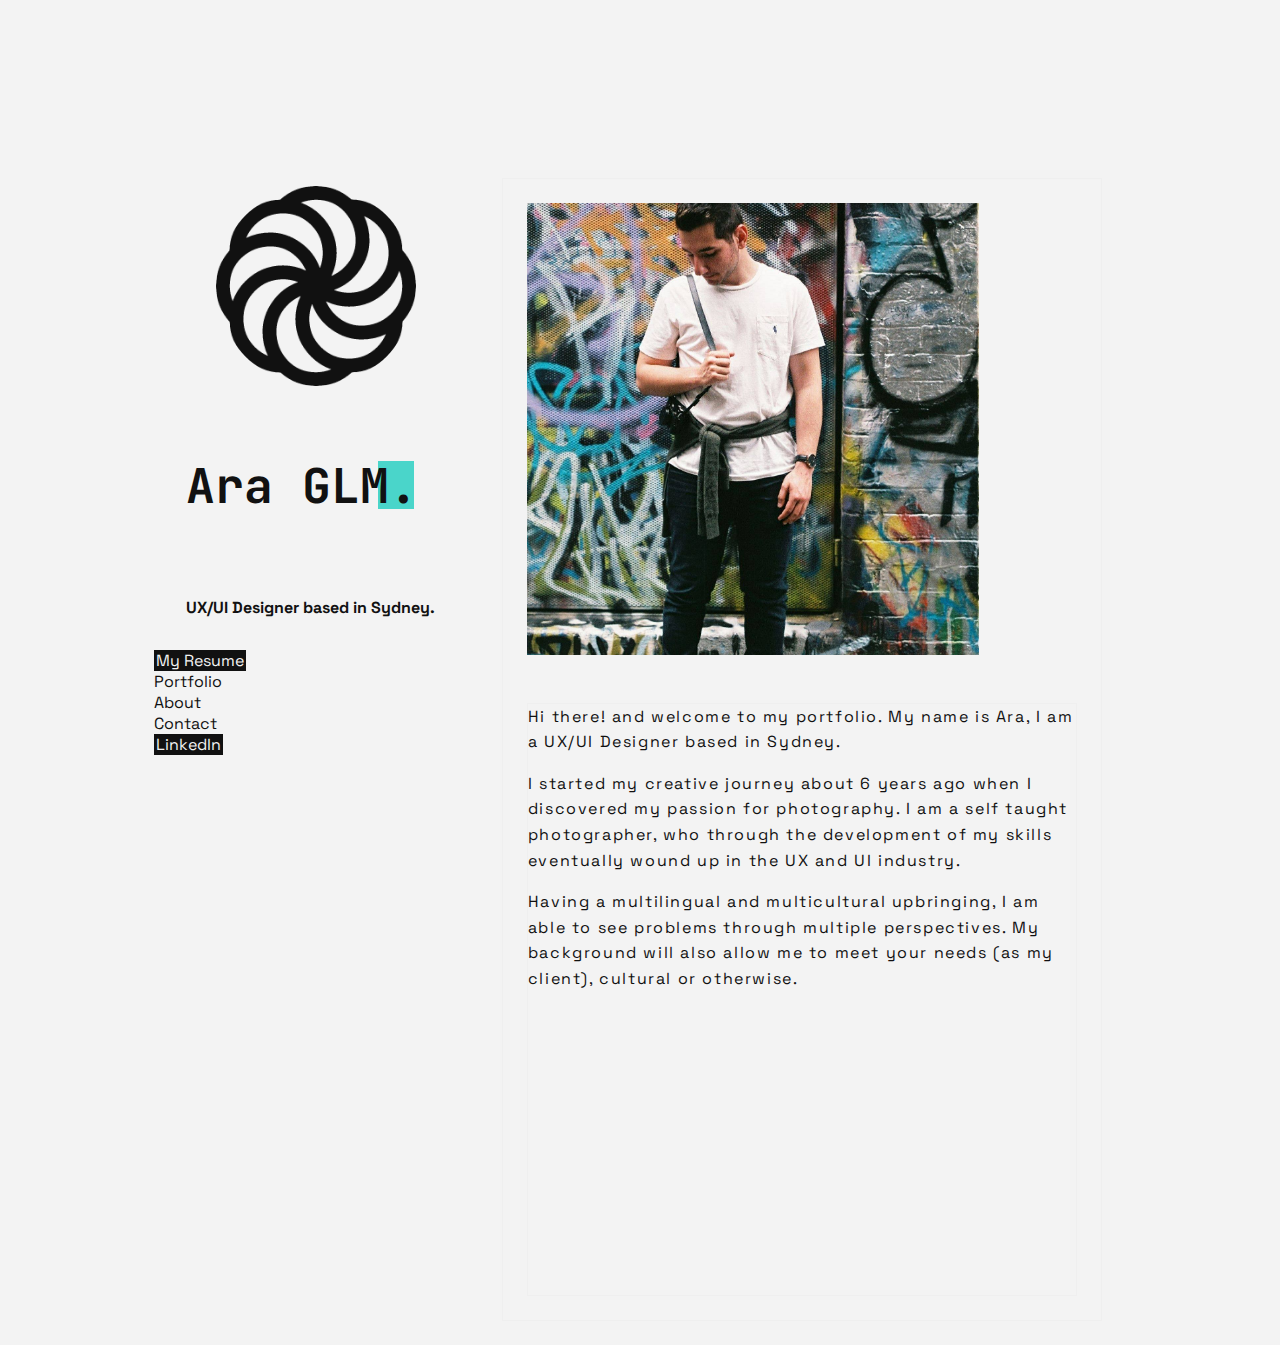
==== about.html @ f77e4df2 "week 19 homework" ====
<!DOCTYPE html>
<html lang="en">
    <head>
        <meta charset="UTF-8">
        <meta name="viewport" content="width=device-width, initial-scale=1.0">
        <title>User Experience Design Portfolio of Ara Giulambarian</title>
        <link rel="preconnect" href="https://fonts.gstatic.com"> 
        <link href="https://fonts.googleapis.com/css2?family=JetBrains+Mono&display=swap" rel="stylesheet">
        <link rel="preconnect" href="https://fonts.gstatic.com"> 
        <link href="https://fonts.googleapis.com/css2?family=Space+Grotesk&display=swap" rel="stylesheet">
        <link rel="stylesheet" href="CSS/style.css">
        <link rel="stylesheet" href="CSS/animate.min.css">
        <link rel="stylesheet" href="CSS/animate.compat.css">
        <link rel="stylesheet" href="CSS/animate.css">
</head>
<body>
        <main class="grid ln">
            <aside class="ln">
                <div class="logo ln">
                    <div class="wow fadeInDown">
                    <img class="logo-placeholder" src="images/logo.png" alt=logo>
                    </div>
                </div>
                <div class="title ln">
                    <h1>Ara GLM.</h1><div class="box"></div>
                    <h6>UX/UI Designer based in Sydney.</h6> 
                </div>
                <nav class="ln">
                    <a>
                        <button class="button1">My Resume</button>
                    </a>
                    <a href="index.html">
                        <li>Portfolio</li>
                    </a>
                    <a href="about.html">
                        <li>About</li>
                    </a>
                    <a href="contact.html">
                        <li>Contact</li>
                    </a>
                    <a href=https://linkedin.com/in/aragiulambarian target="_blank">
                        <button class="button1">LinkedIn</button>
                    </a>
                </nav>
            </aside>

            <div class="tiles ln">
            <section class="tile-img">
                <img class="wow fadeInDown" data-wow-duration="0.5s" data-wow-delay="1s" src="images/me.png" alt="Ara Giulambarian" style="width:100%;">
            </section>
            <div class="tiles-text">
                <p class="wow fadeInDown" data-wow-duration="0.5s" data-wow-delay="1.2s">Hi there! and welcome to my portfolio. My name is Ara, I am a UX/UI Designer based in Sydney.</p>
                <p class="wow fadeInDown" data-wow-duration="0.5s" data-wow-delay="1.4s">I started my creative journey about 6 years ago when I discovered my passion for photography. I am a self taught photographer, who through the development of my skills eventually wound up in the UX and UI industry. </p>
                <p class="wow fadeInDown" data-wow-duration="0.5s" data-wow-delay="1.6s">Having a multilingual and multicultural upbringing, I am able to see problems through multiple perspectives. My background will also allow me to meet your needs (as my client), cultural or otherwise.</p>
                <p class="wow fadeInDown" data-wow-duration="0.5s" data-wow-delay="1.8s">I enjoy all aspects of the design process. My academic and market research background allows me critically perform user research, identify surprising and key user insights in the User Research process. My creative passions shine through in the User Interface elements and I also enjoy front-end development with my working knowledge in HTML, CSS and Javascript.</p>
                <p class="wow fadeInDown" data-wow-duration="0.5s" data-wow-delay="2s">By approaching scenarios through different perspectives and an open mindset, I can easily solve your user’s problems through creativity and critical thinking.</p>
            </div>
        </div>
    </main>

    <script src="https://cdnjs.cloudflare.com/ajax/libs/wow/1.1.2/wow.min.js" integrity="sha512-Eak/29OTpb36LLo2r47IpVzPBLXnAMPAVypbSZiZ4Qkf8p/7S/XRG5xp7OKWPPYfJT6metI+IORkR5G8F900+g==" crossorigin="anonymous"></script>
    <script src="https://code.jquery.com/jquery-3.5.1.min.js"   integrity="sha256-9/aliU8dGd2tb6OSsuzixeV4y/faTqgFtohetphbbj0="   crossorigin="anonymous"></script>
    <script src="JS/wow.min.js"></script>
    <script src="JS/index.js"></script>
    <script src="JS/wow.js"></script>
    <script>
    new WOW().init();
    </script>

    </body>
    
    </html>
---- CSS/style.css ----
* {
    margin: 0;
    padding: 0;
    box-sizing: border-box;
    scroll-behavior: smooth;
}

h1 {
    color: #111111;
    font-size: 48px;
    font-family: 'JetBrains Mono', monospace;
    font-weight: medium;
    padding: 16px;
    white-space: nowrap;
    }
    
    p {
        color: #111111;
        font-family: 'Space Grotesk', sans-serif;
        font-size: 16px;
        margin: 0;
        letter-spacing: 0.1em;
        line-height: 1.6;
        margin-bottom: 16px;
        }
    
    h4 {color: #f3f3f3;
        font-size: 24px;
        font-family: 'JetBrains Mono', monospace;
        font-weight:bold;
        padding: 4px;
        white-space: nowrap;
        background-blend-mode: multiply;
        }

    h3 {
        font-size: 24px;
        font-family: 'JetBrains Mono', monospace;
        font-weight:bold;
        padding: 4px;
        white-space: nowrap;
        background-blend-mode: multiply;
    }
    
    h5 {color: #f3f3f3;
        font-family: 'Space Grotesk', sans-serif;
        font-size: 16px;
        padding: 4px;
        font-weight:normal;
        }
    
    h6 {color: #111111;
        font-family: 'Space Grotesk', sans-serif;
        font-size: 16px;
        margin: 0;
        padding: 16px;
        }
label {
    color: #111111;
    font-size: 16px;
    font-family: 'JetBrains Mono', monospace;
    font-weight: normal;
    white-space: nowrap;
    }



html,
body {
    width: 100%;
    height: 100%;
}

body {
    padding: 12%;
    background-color: #F3F3F3;
}

.grid {
    display: grid;
    grid-template-columns: repeat(12, 1fr);
}

aside {
    grid-column: span 4;
}

ul,
ol,
li {
    list-style: none;
}

.logo {
    width: 100%;
    /* Set this logo container to flex so we can center/middle the logo within */
    display: flex;
    justify-content: center;
    align-items: center;
}

.logo-placeholder {
    border-radius: 50%;
    /* Set to arbitrary fixed values for demo purposes only */
    width: 200px;
    height: 200px;
    margin: 2rem;
}

.title {
    width: 100%;
    padding: 1rem;
}

.tiles {
    grid-column: 5 / 13;
    margin: 1.5rem;
    border: 1px solid #efefef;
}
.tiles-text {
    grid-column: 5 / 13;
    margin: 1.5rem;
    border: 1px solid #efefef;
}

@media only screen and (max-width: 720px) {
    .grid {
        grid-template-columns: repeat(4, 1fr);
    }
    .aside,
    .tiles {
        grid-column: span 4;
        margin: 0;
    }
    .tile-casestudy {
        max-width: 50%;
    }
}

.tile {
    width: 100%;
    height: 320px;
    /* We only need margin on the bottom */
    margin-bottom: 1.5rem;
    /* set tile to flex so we can position it's child banner better */
    display: flex;
    align-items: flex-end;
    /* background image is the best way to handle images in cases like this */
    background: url("/images/cs1.png") no-repeat center;
    background-size: 100% auto;
    position: relative;
}
.tile2 {
    width: 100%;
    height: 320px;
    /* We only need margin on the bottom */
    margin-bottom: 1.5rem;
    /* set tile to flex so we can position it's child banner better */
    display: flex;
    align-items: flex-end;
    /* background image is the best way to handle images in cases like this */
    background: url("/images/cs2.png") no-repeat center;
    background-size: 100% auto;
}
.tile3 {
    width: 100%;
    height: 320px;
    /* We only need margin on the bottom */
    margin-bottom: 1.5rem;
    /* set tile to flex so we can position it's child banner better */
    display: flex;
    align-items: flex-end;
    /* background image is the best way to handle images in cases like this */
    background: url("/images/cs3.png") no-repeat center;
    background-size: 100% auto;
}

.box {
    background-color: #4AD5CA;
    width: 36px;
    height: 48px;
    position: relative;
    z-index: -2;
    left: 208px;
    bottom: 72px;
}

.tile-banner1 {
    width: 100%;
    height: 6rem;
    padding: 2rem;
    color: white;
    background-color: rgba(65, 217, 177, 0.8);
}
.tile-banner2 {
    width: 100%;
    height: 6rem;
    padding: 2rem;
    color: white;
    background-color:rgba(255, 20, 147, 0.8);
}
.tile-banner3 {
    width: 100%;
    height: 6rem;
    padding: 2rem;
    color: white;
    background-color:rgba(205, 100, 237, 0.8);
}
.tile-img {
    display: flex;
    max-height:500px;
    max-width: 500px;
    padding: 24px;
    justify-content: center;
}
.tile-title {
    display: flex;
    padding: 24px;
}
.tile-casestudy {
    display: flex;
    justify-content: center;
    max-width:553px;
}

.button1 {
    background-color: #111111;
    color: #f3f3f3;
    border: none;
    cursor: pointer;
    text-align: center;
    font-family: 'Space Grotesk', sans-serif;
    font-size: 16px;
    padding-left:2px;
    padding-right:2px;
    }

.button2 {
    background-color: #111111;
    color: #f3f3f3;
    border: none;
    cursor: pointer;
    text-align: center;
    font-family: 'Space Grotesk', sans-serif;
    font-size: 16px;
    padding-left:2px;
    padding-right:2px;
    }

li {
    font-family: 'Space Grotesk', sans-serif;
    font-size: 16px;
    color: #111111;
    border: none;
    cursor: pointer;
    text-align: left;
}

a:link {
    color:#111111;
    background-color: transparent;
    text-decoration: none;
    }

    a:visited {
    color:#111111;
    background-color: transparent;
    text-decoration: none;
    }

    a:hover {
    color: #111111;
    text-decoration: none;
    background-color: transparent;
    }

    a:active {
    color: #111111;
    background-color: transparent;
    text-decoration: none;
    }

    .contact {
        grid-column: 5 / 13;
        width: 60%;
        margin: 0 auto;
        padding: 50px 0;
        z-index: 99;
        box-sizing: border-box;
        flex-direction: column;
    }
    .contact-info {
        grid-column: 5 / 13;
        display: flex;
        justify-content: center;
        margin: 50px 0;
    }
    .contact-info .textField {
        grid-column: 5 / 13;
        width: 100%;
        height: 50px;
        border: 1px solid #111111;
        box-sizing: border-box;
        background-color: transparent;
        padding: 15px 15px;
        margin-bottom: 15px;
        font-family: 'JetBrains Mono', monospace;
        color: #111111; 
        font-size: 16px;
    }
    .contact-info .messageField {
        grid-column: 5 / 13;
        height: 200px;
    }
    .contact-info .submitButton {
        grid-column: 5 / 13;
        background-color: #111111;
        color: white;
        height: 48px;
        font-weight: medium;
        font-size: 16px;
        cursor: pointer;
        text-transform: uppercase;
    }

    .textField {
        resize: vertical;
    }

    #status {
        width: 100%;
        max-width: 500px;
        text-align: center;
        padding: 8px;
        margin: 0 auto;
    }
    #status.success {
        background-color:#4AD5CA;
        color: #111111;
        font-family: 'JetBrains Mono', monospace;
        animation: status 4s ease forwards;
    }
    #status.error {
        background-color:#d5664a;
        color: white;
        font-family: 'JetBrains Mono', monospace;
        animation: status 4s ease forwards;
    }
    @keyframes status {
        0%{
            opacity:1;
            pointer-events:all;
        }
        90%{
            opacity:1;
            pointer-events:all;
        }
        100%{
            opacity:0;
            pointer-events:none;
        }
    }
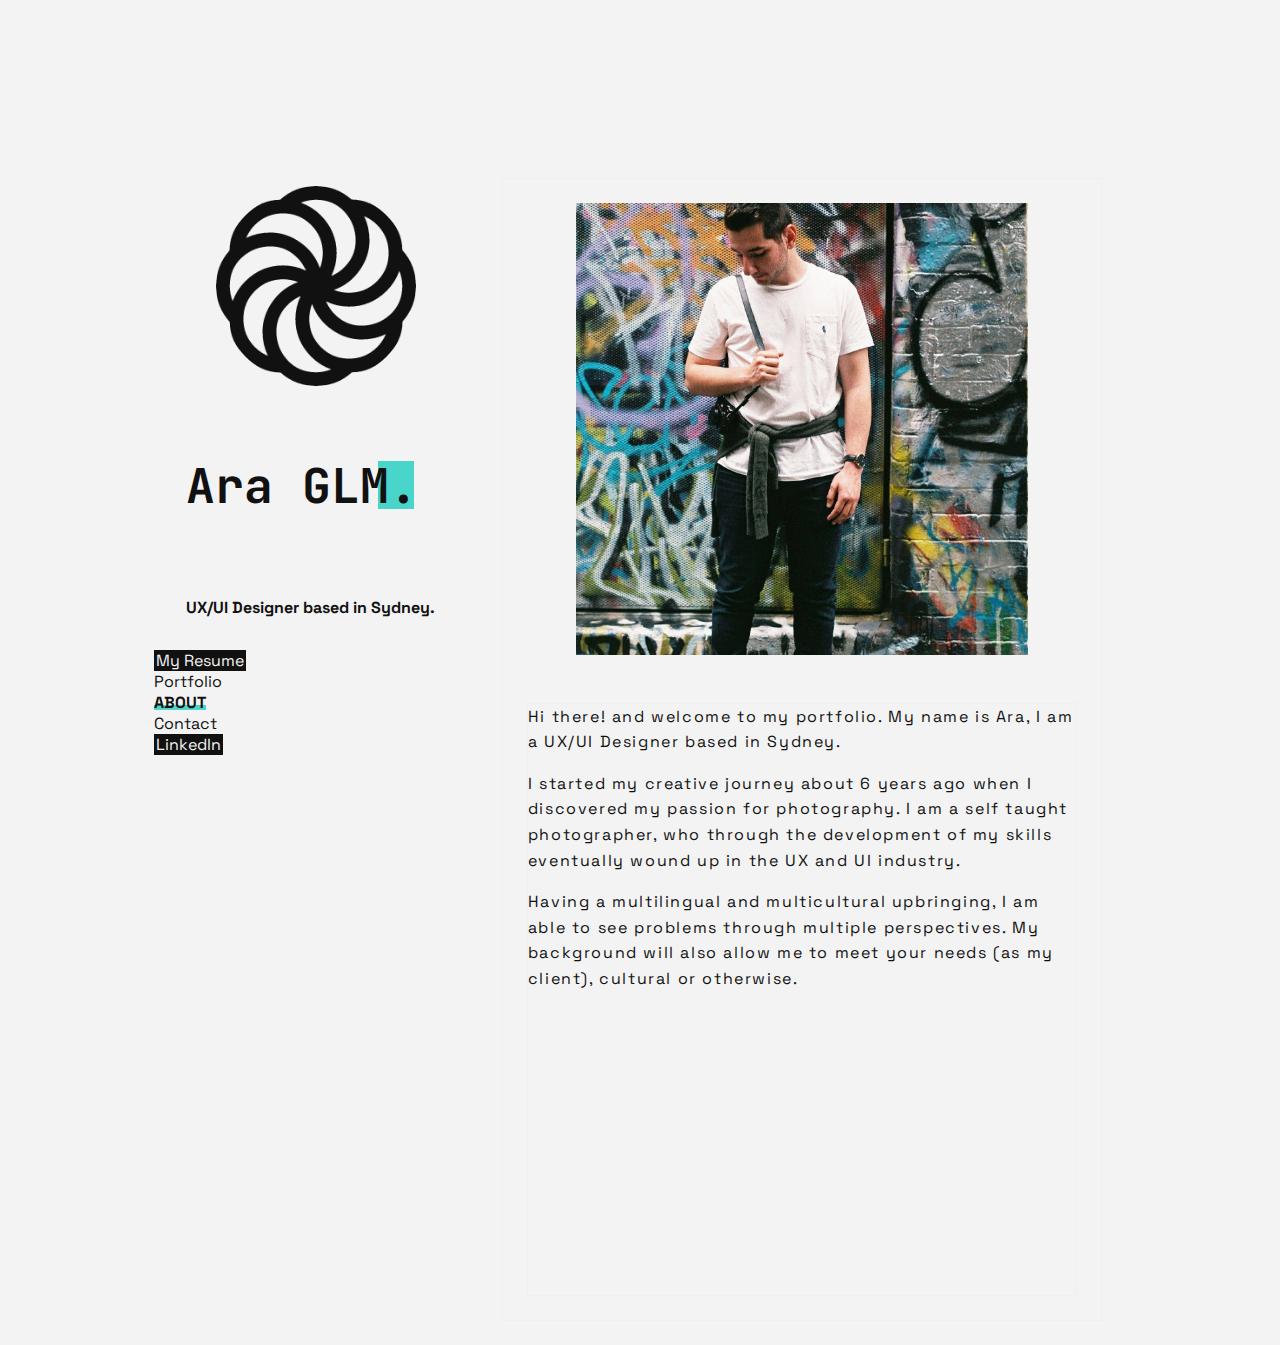
==== commit ec6c6e10: "updated highlight on nav" ====
--- a/about.html
+++ b/about.html
@@ -33,7 +33,7 @@
                         <li>Portfolio</li>
                     </a>
                     <a href="about.html">
-                        <li>About</li>
+                        <li class="highlight2">About</li>
                     </a>
                     <a href="contact.html">
                         <li>Contact</li>
--- a/CSS/style.css
+++ b/CSS/style.css
@@ -146,7 +146,7 @@
     display: flex;
     align-items: flex-end;
     /* background image is the best way to handle images in cases like this */
-    background: url("/images/cs1.png") no-repeat center;
+    background: url("../images/cs1.png") no-repeat center;
     background-size: 100% auto;
     position: relative;
 }
@@ -159,7 +159,7 @@
     display: flex;
     align-items: flex-end;
     /* background image is the best way to handle images in cases like this */
-    background: url("/images/cs2.png") no-repeat center;
+    background: url("../images/cs2.png") no-repeat center;
     background-size: 100% auto;
 }
 .tile3 {
@@ -171,7 +171,7 @@
     display: flex;
     align-items: flex-end;
     /* background image is the best way to handle images in cases like this */
-    background: url("/images/cs3.png") no-repeat center;
+    background: url("../images/cs3.png") no-repeat center;
     background-size: 100% auto;
 }
 
@@ -212,6 +212,7 @@
     max-width: 500px;
     padding: 24px;
     justify-content: center;
+    margin: 0 auto !important;
 }
 .tile-title {
     display: flex;
@@ -297,7 +298,7 @@
     }
     .contact-info .textField {
         grid-column: 5 / 13;
-        width: 100%;
+        width: 100%; 
         height: 50px;
         border: 1px solid #111111;
         box-sizing: border-box;
@@ -332,12 +333,12 @@
         max-width: 500px;
         text-align: center;
         padding: 8px;
+        color: #111111;
+        font-family: 'JetBrains Mono', monospace;
         margin: 0 auto;
     }
     #status.success {
         background-color:#4AD5CA;
-        color: #111111;
-        font-family: 'JetBrains Mono', monospace;
         animation: status 4s ease forwards;
     }
     #status.error {
@@ -346,19 +347,45 @@
         font-family: 'JetBrains Mono', monospace;
         animation: status 4s ease forwards;
     }
+
+
     @keyframes status {
         0%{
             opacity:1;
-            pointer-events:all;
+            pointer-events: all;
         }
         90%{
             opacity:1;
-            pointer-events:all;
+            pointer-events: all;
         }
         100%{
             opacity:0;
-            pointer-events:none;
-        }
-    }
-
-
+            pointer-events: none;
+        }
+    }
+
+    #my-form {
+        width: 80%;
+    }
+
+    .highlight1 {
+        background: rgb(255,255,255);
+        background: linear-gradient(180deg, rgba(255,255,255,0) 0%, rgba(255,255,255,0) 60%, rgba(74,213,202,1) 63%, rgba(74,213,202,1) 83%, rgba(255,255,255,0) 87%);
+        width: 84px;
+        text-transform: uppercase;
+        font-weight: bold;
+    }
+    .highlight2 {
+        background: rgb(255,255,255);
+        background: linear-gradient(180deg, rgba(255,255,255,0) 0%, rgba(255,255,255,0) 60%, rgba(74,213,202,1) 63%, rgba(74,213,202,1) 83%, rgba(255,255,255,0) 87%);
+        width: 52px;
+        text-transform: uppercase;
+        font-weight: bold;
+    }
+    .highlight3 {
+        background: rgb(255,255,255);
+        background: linear-gradient(180deg, rgba(255,255,255,0) 0%, rgba(255,255,255,0) 60%, rgba(74,213,202,1) 63%, rgba(74,213,202,1) 83%, rgba(255,255,255,0) 87%);
+        width: 70px;
+        text-transform: uppercase;
+        font-weight: bold;
+    }
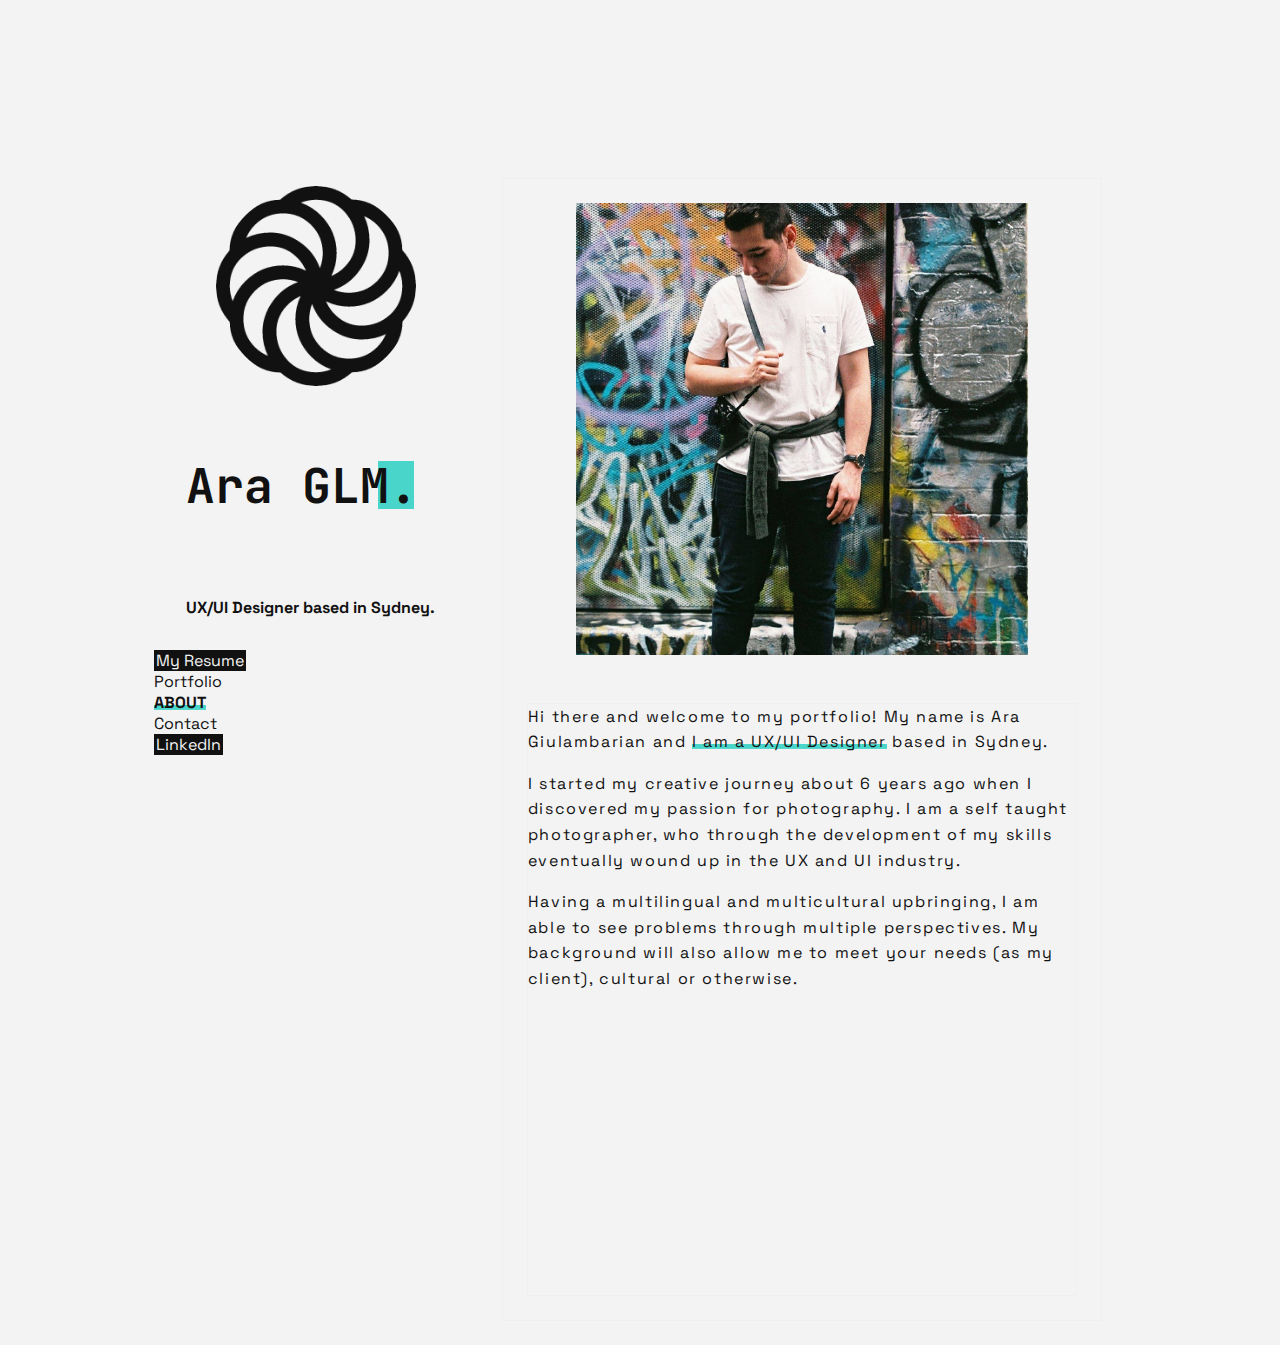
==== commit 74381c94: "highlight update 2" ====
--- a/about.html
+++ b/about.html
@@ -49,7 +49,7 @@
                 <img class="wow fadeInDown" data-wow-duration="0.5s" data-wow-delay="1s" src="images/me.png" alt="Ara Giulambarian" style="width:100%;">
             </section>
             <div class="tiles-text">
-                <p class="wow fadeInDown" data-wow-duration="0.5s" data-wow-delay="1.2s">Hi there! and welcome to my portfolio. My name is Ara, I am a UX/UI Designer based in Sydney.</p>
+                <div class="wow fadeInDown" data-wow-duration="0.5s" data-wow-delay="1.2s"><p>Hi there and welcome to my portfolio! My name is Ara Giulambarian and <span class="highlight4">I am a UX/UI Designer</span> based in Sydney.</p></div>
                 <p class="wow fadeInDown" data-wow-duration="0.5s" data-wow-delay="1.4s">I started my creative journey about 6 years ago when I discovered my passion for photography. I am a self taught photographer, who through the development of my skills eventually wound up in the UX and UI industry. </p>
                 <p class="wow fadeInDown" data-wow-duration="0.5s" data-wow-delay="1.6s">Having a multilingual and multicultural upbringing, I am able to see problems through multiple perspectives. My background will also allow me to meet your needs (as my client), cultural or otherwise.</p>
                 <p class="wow fadeInDown" data-wow-duration="0.5s" data-wow-delay="1.8s">I enjoy all aspects of the design process. My academic and market research background allows me critically perform user research, identify surprising and key user insights in the User Research process. My creative passions shine through in the User Interface elements and I also enjoy front-end development with my working knowledge in HTML, CSS and Javascript.</p>
--- a/CSS/style.css
+++ b/CSS/style.css
@@ -22,6 +22,7 @@
         letter-spacing: 0.1em;
         line-height: 1.6;
         margin-bottom: 16px;
+        display: inline-block;
         }
     
     h4 {color: #f3f3f3;
@@ -389,3 +390,7 @@
         text-transform: uppercase;
         font-weight: bold;
     }
+    .highlight4 {
+        background: rgb(255,255,255);
+        background: linear-gradient(180deg, rgba(255,255,255,0) 0%, rgba(255,255,255,0) 60%, rgba(74,213,202,1) 63%, rgba(74,213,202,1) 83%, rgba(255,255,255,0) 87%);
+    }
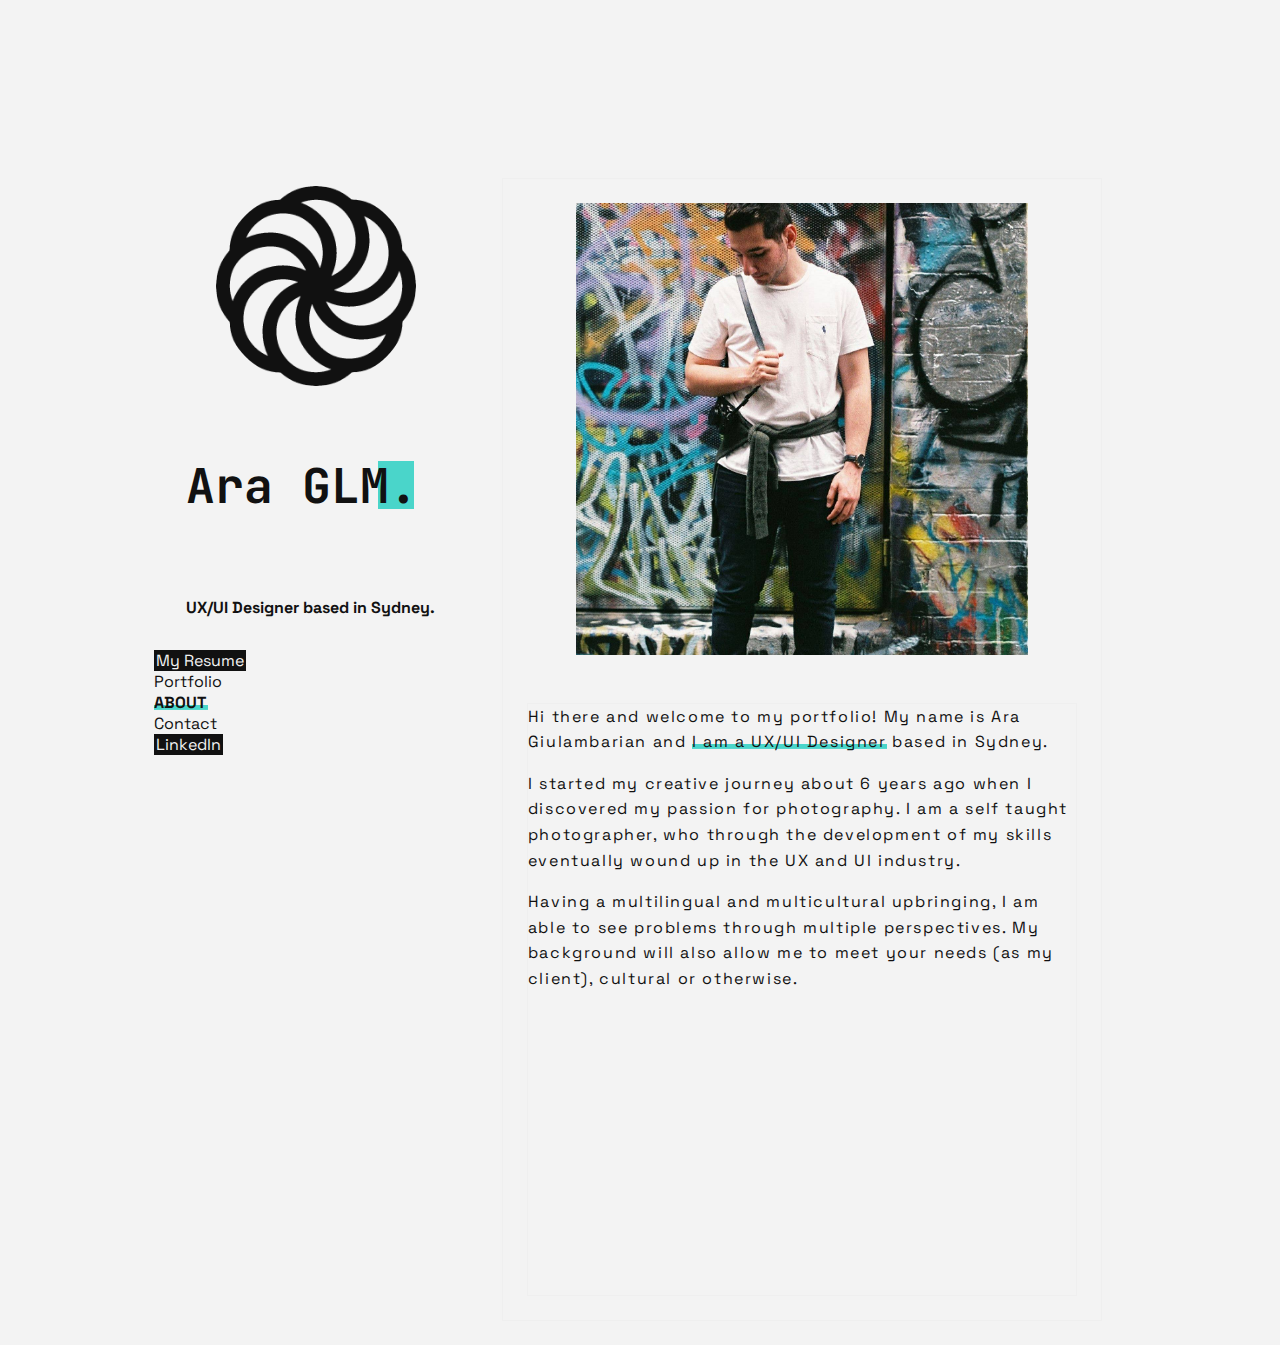
==== commit cceddee6: "link logo" ====
--- a/about.html
+++ b/about.html
@@ -18,7 +18,9 @@
             <aside class="ln">
                 <div class="logo ln">
                     <div class="wow fadeInDown">
-                    <img class="logo-placeholder" src="images/logo.png" alt=logo>
+                        <a href="index.html">
+                            <img class="logo-placeholder" src="images/logo.png" alt=logo>
+                        </a>
                     </div>
                 </div>
                 <div class="title ln">
@@ -26,7 +28,7 @@
                     <h6>UX/UI Designer based in Sydney.</h6> 
                 </div>
                 <nav class="ln">
-                    <a>
+                    <a href="CV/AG_CV.pdf" target="_blank">
                         <button class="button1">My Resume</button>
                     </a>
                     <a href="index.html">
--- a/CSS/style.css
+++ b/CSS/style.css
@@ -372,21 +372,21 @@
     .highlight1 {
         background: rgb(255,255,255);
         background: linear-gradient(180deg, rgba(255,255,255,0) 0%, rgba(255,255,255,0) 60%, rgba(74,213,202,1) 63%, rgba(74,213,202,1) 83%, rgba(255,255,255,0) 87%);
-        width: 84px;
+        width: 88px;
         text-transform: uppercase;
         font-weight: bold;
     }
     .highlight2 {
         background: rgb(255,255,255);
         background: linear-gradient(180deg, rgba(255,255,255,0) 0%, rgba(255,255,255,0) 60%, rgba(74,213,202,1) 63%, rgba(74,213,202,1) 83%, rgba(255,255,255,0) 87%);
-        width: 52px;
+        width: 54px;
         text-transform: uppercase;
         font-weight: bold;
     }
     .highlight3 {
         background: rgb(255,255,255);
         background: linear-gradient(180deg, rgba(255,255,255,0) 0%, rgba(255,255,255,0) 60%, rgba(74,213,202,1) 63%, rgba(74,213,202,1) 83%, rgba(255,255,255,0) 87%);
-        width: 70px;
+        width: 74px;
         text-transform: uppercase;
         font-weight: bold;
     }
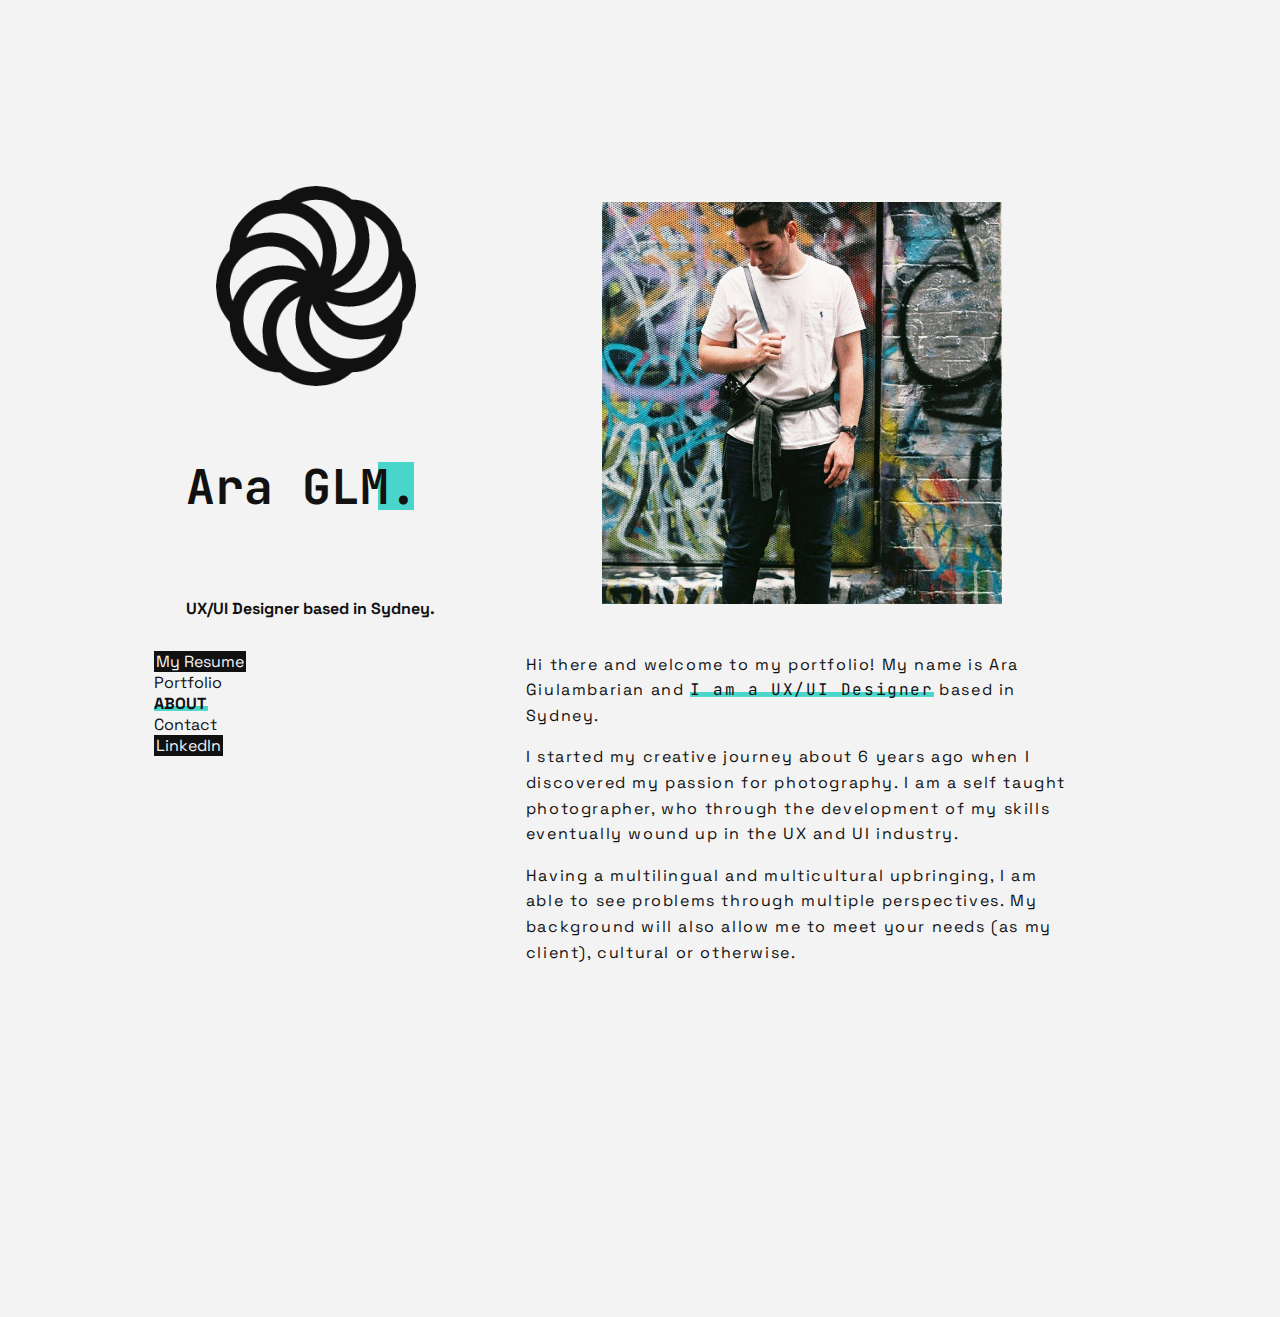
==== commit e2a212ff: "update" ====
--- a/about.html
+++ b/about.html
@@ -18,7 +18,7 @@
             <aside class="ln">
                 <div class="logo ln">
                     <div class="wow fadeInDown">
-                        <a href="index.html">
+                        <a href="portfolio.html">
                             <img class="logo-placeholder" src="images/logo.png" alt=logo>
                         </a>
                     </div>
@@ -28,10 +28,10 @@
                     <h6>UX/UI Designer based in Sydney.</h6> 
                 </div>
                 <nav class="ln">
-                    <a href="CV/AG_CV.pdf" target="_blank">
+                    <a href="CV/Ara_Resume_UXUI.pdf" target="_blank">
                         <button class="button1">My Resume</button>
                     </a>
-                    <a href="index.html">
+                    <a href="portfolio.html">
                         <li>Portfolio</li>
                     </a>
                     <a href="about.html">
@@ -40,7 +40,7 @@
                     <a href="contact.html">
                         <li>Contact</li>
                     </a>
-                    <a href=https://linkedin.com/in/aragiulambarian target="_blank">
+                    <a href=http://linkedin.com/in/aragiulambarian target="_blank">
                         <button class="button1">LinkedIn</button>
                     </a>
                 </nav>
@@ -48,7 +48,7 @@
 
             <div class="tiles ln">
             <section class="tile-img">
-                <img class="wow fadeInDown" data-wow-duration="0.5s" data-wow-delay="1s" src="images/me.png" alt="Ara Giulambarian" style="width:100%;">
+                <img class="wow fadeInDown" data-wow-duration="0.5s" data-wow-delay="1s" src="images/me.png" alt="Ara Giulambarian" style="max-width:400px;">
             </section>
             <div class="tiles-text">
                 <div class="wow fadeInDown" data-wow-duration="0.5s" data-wow-delay="1.2s"><p>Hi there and welcome to my portfolio! My name is Ara Giulambarian and <span class="highlight4">I am a UX/UI Designer</span> based in Sydney.</p></div>
--- a/CSS/style.css
+++ b/CSS/style.css
@@ -3,6 +3,39 @@
     padding: 0;
     box-sizing: border-box;
     scroll-behavior: smooth;
+    font-family: 'JetBrains Mono', monospace;
+}
+.jumbotron {
+    background-image: url(../images/background.png);
+    height: 100%;
+    background-size: cover;
+    background-position: center;
+    border-radius: 0 !important;
+    background-color: #111111;
+    position: fixed;
+    width: 100%;
+    left: 0px;
+    margin-left: 0;
+}
+.jumbotron h1 {
+    color: #f3f3f3;
+    margin: 24px 0;
+    line-height: 1.5;
+}
+.jumbotron h6 {
+    color: #f3f3f3;
+    margin: 24px 0;
+    line-height: 1.5;
+}
+
+.intro {
+    padding-top: 0;
+}
+.intro img {
+    width: 224px;
+}
+.intro-page {
+    background-color:#111111;
 }
 
 h1 {
@@ -41,6 +74,8 @@
         padding: 4px;
         white-space: nowrap;
         background-blend-mode: multiply;
+        position: relative;
+        
     }
     
     h5 {color: #f3f3f3;
@@ -94,7 +129,6 @@
 
 .logo {
     width: 100%;
-    /* Set this logo container to flex so we can center/middle the logo within */
     display: flex;
     justify-content: center;
     align-items: center;
@@ -102,7 +136,6 @@
 
 .logo-placeholder {
     border-radius: 50%;
-    /* Set to arbitrary fixed values for demo purposes only */
     width: 200px;
     height: 200px;
     margin: 2rem;
@@ -116,12 +149,10 @@
 .tiles {
     grid-column: 5 / 13;
     margin: 1.5rem;
-    border: 1px solid #efefef;
 }
 .tiles-text {
     grid-column: 5 / 13;
     margin: 1.5rem;
-    border: 1px solid #efefef;
 }
 
 @media only screen and (max-width: 720px) {
@@ -136,17 +167,17 @@
     .tile-casestudy {
         max-width: 50%;
     }
+    .navbar {
+        background-color: rgba (255, 255, 255, .8)
+    }
 }
 
 .tile {
     width: 100%;
     height: 320px;
-    /* We only need margin on the bottom */
     margin-bottom: 1.5rem;
-    /* set tile to flex so we can position it's child banner better */
     display: flex;
     align-items: flex-end;
-    /* background image is the best way to handle images in cases like this */
     background: url("../images/cs1.png") no-repeat center;
     background-size: 100% auto;
     position: relative;
@@ -154,24 +185,18 @@
 .tile2 {
     width: 100%;
     height: 320px;
-    /* We only need margin on the bottom */
     margin-bottom: 1.5rem;
-    /* set tile to flex so we can position it's child banner better */
     display: flex;
     align-items: flex-end;
-    /* background image is the best way to handle images in cases like this */
     background: url("../images/cs2.png") no-repeat center;
     background-size: 100% auto;
 }
 .tile3 {
     width: 100%;
     height: 320px;
-    /* We only need margin on the bottom */
     margin-bottom: 1.5rem;
-    /* set tile to flex so we can position it's child banner better */
     display: flex;
     align-items: flex-end;
-    /* background image is the best way to handle images in cases like this */
     background: url("../images/cs3.png") no-repeat center;
     background-size: 100% auto;
 }
@@ -209,11 +234,11 @@
 }
 .tile-img {
     display: flex;
-    max-height:500px;
-    max-width: 500px;
+    max-height:450px;
     padding: 24px;
     justify-content: center;
     margin: 0 auto !important;
+    object-fit:scale-down;
 }
 .tile-title {
     display: flex;
